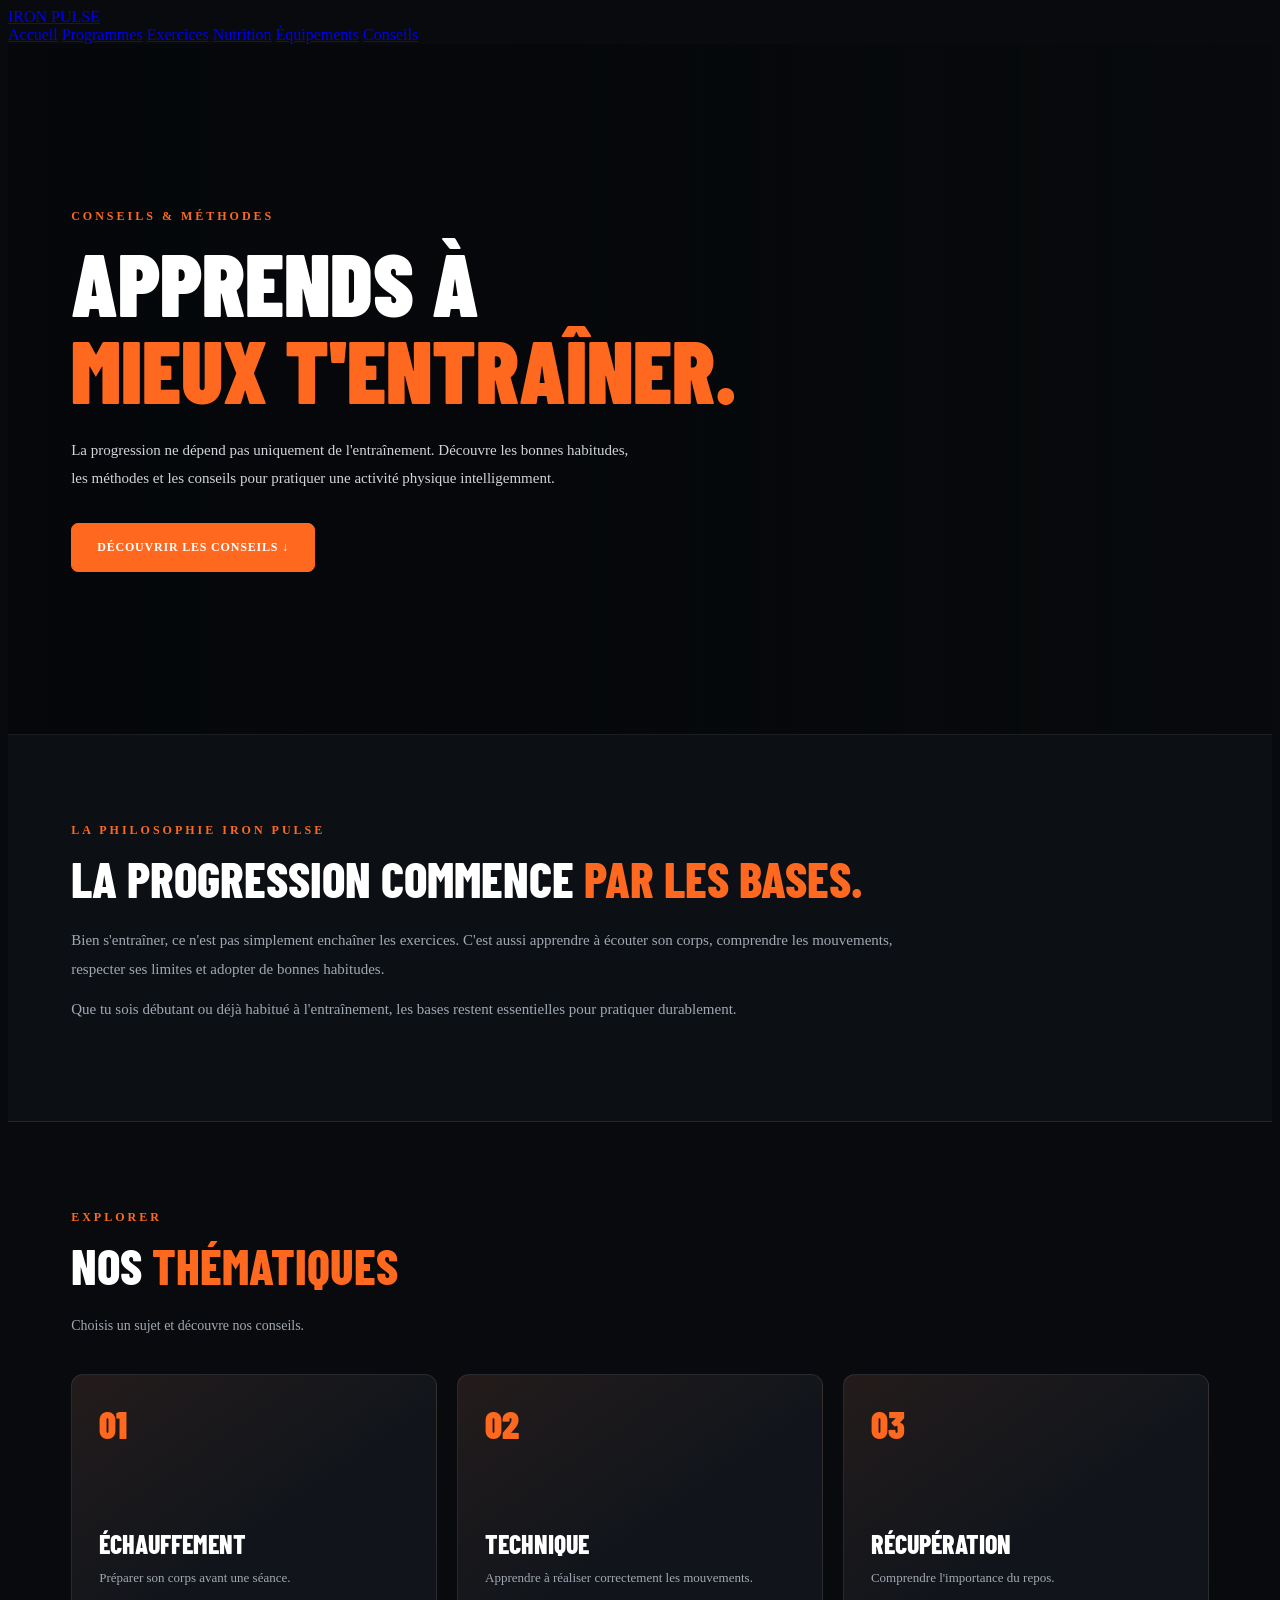
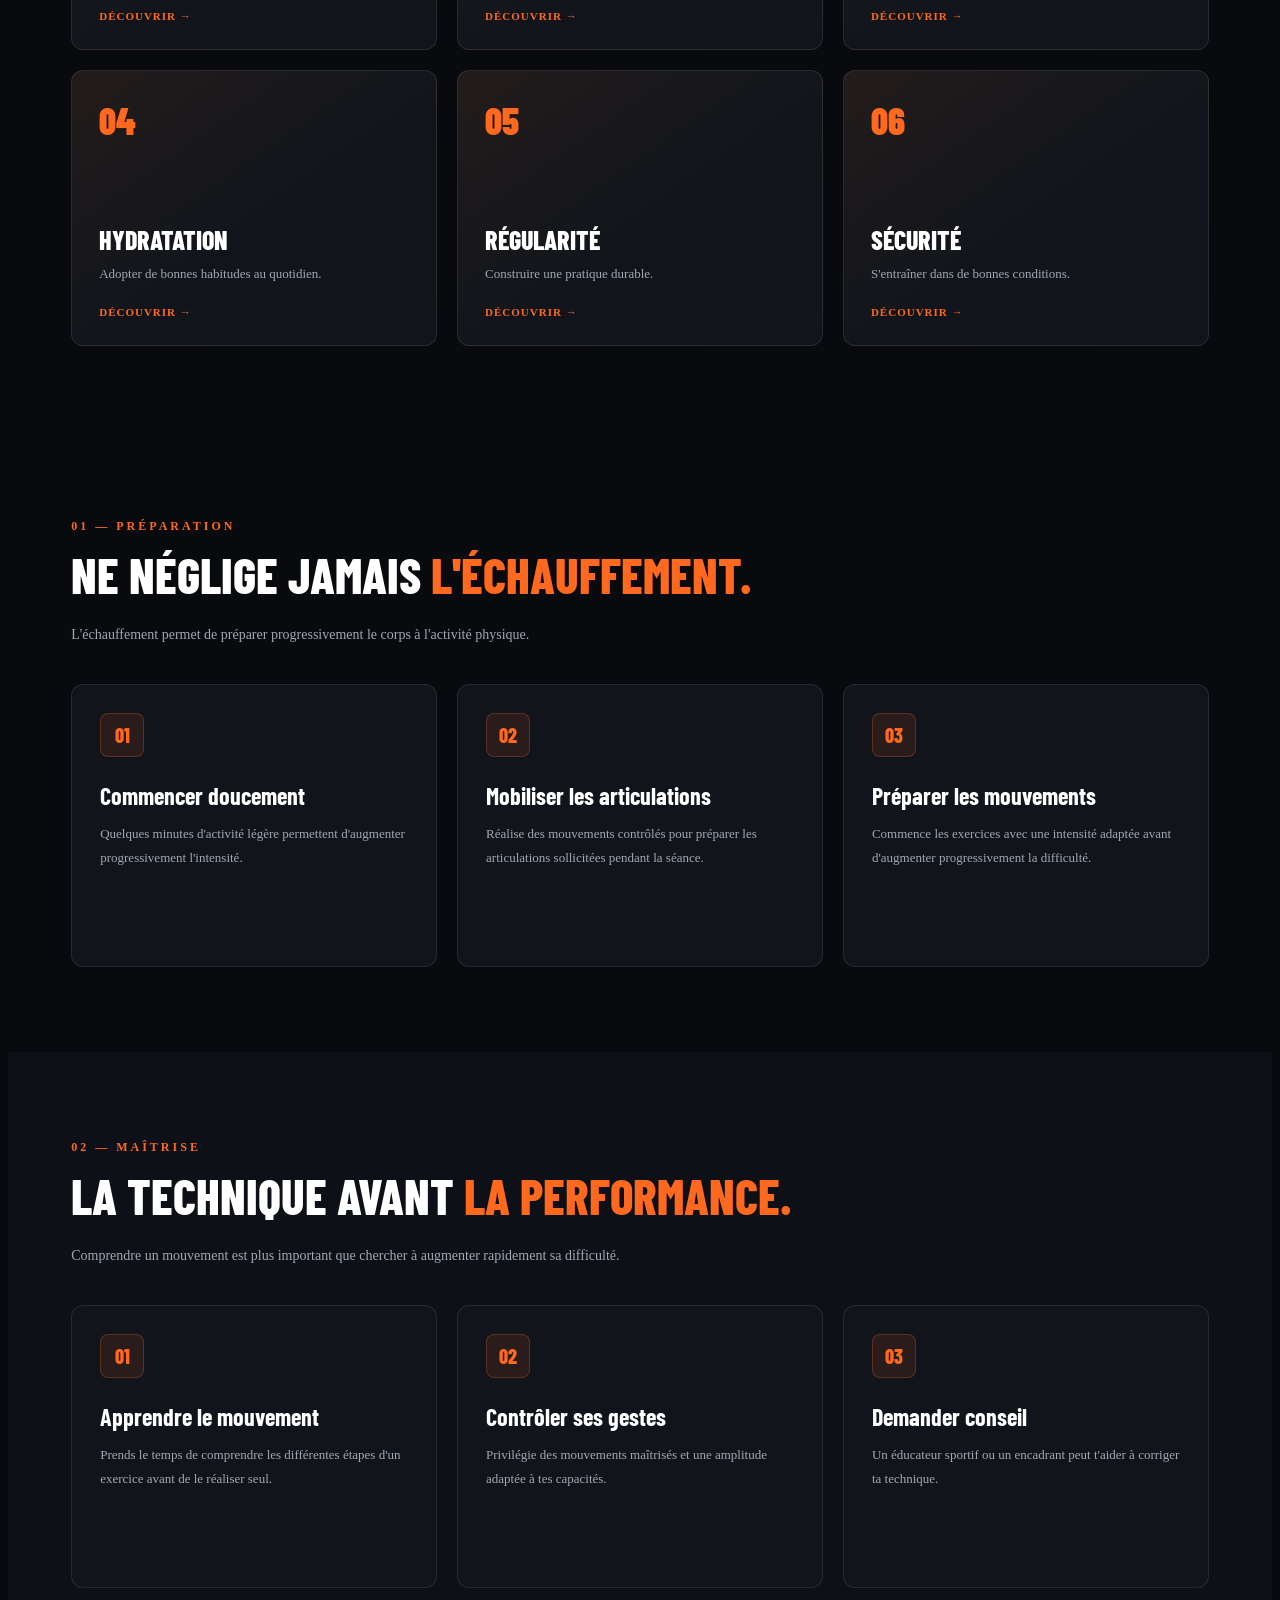
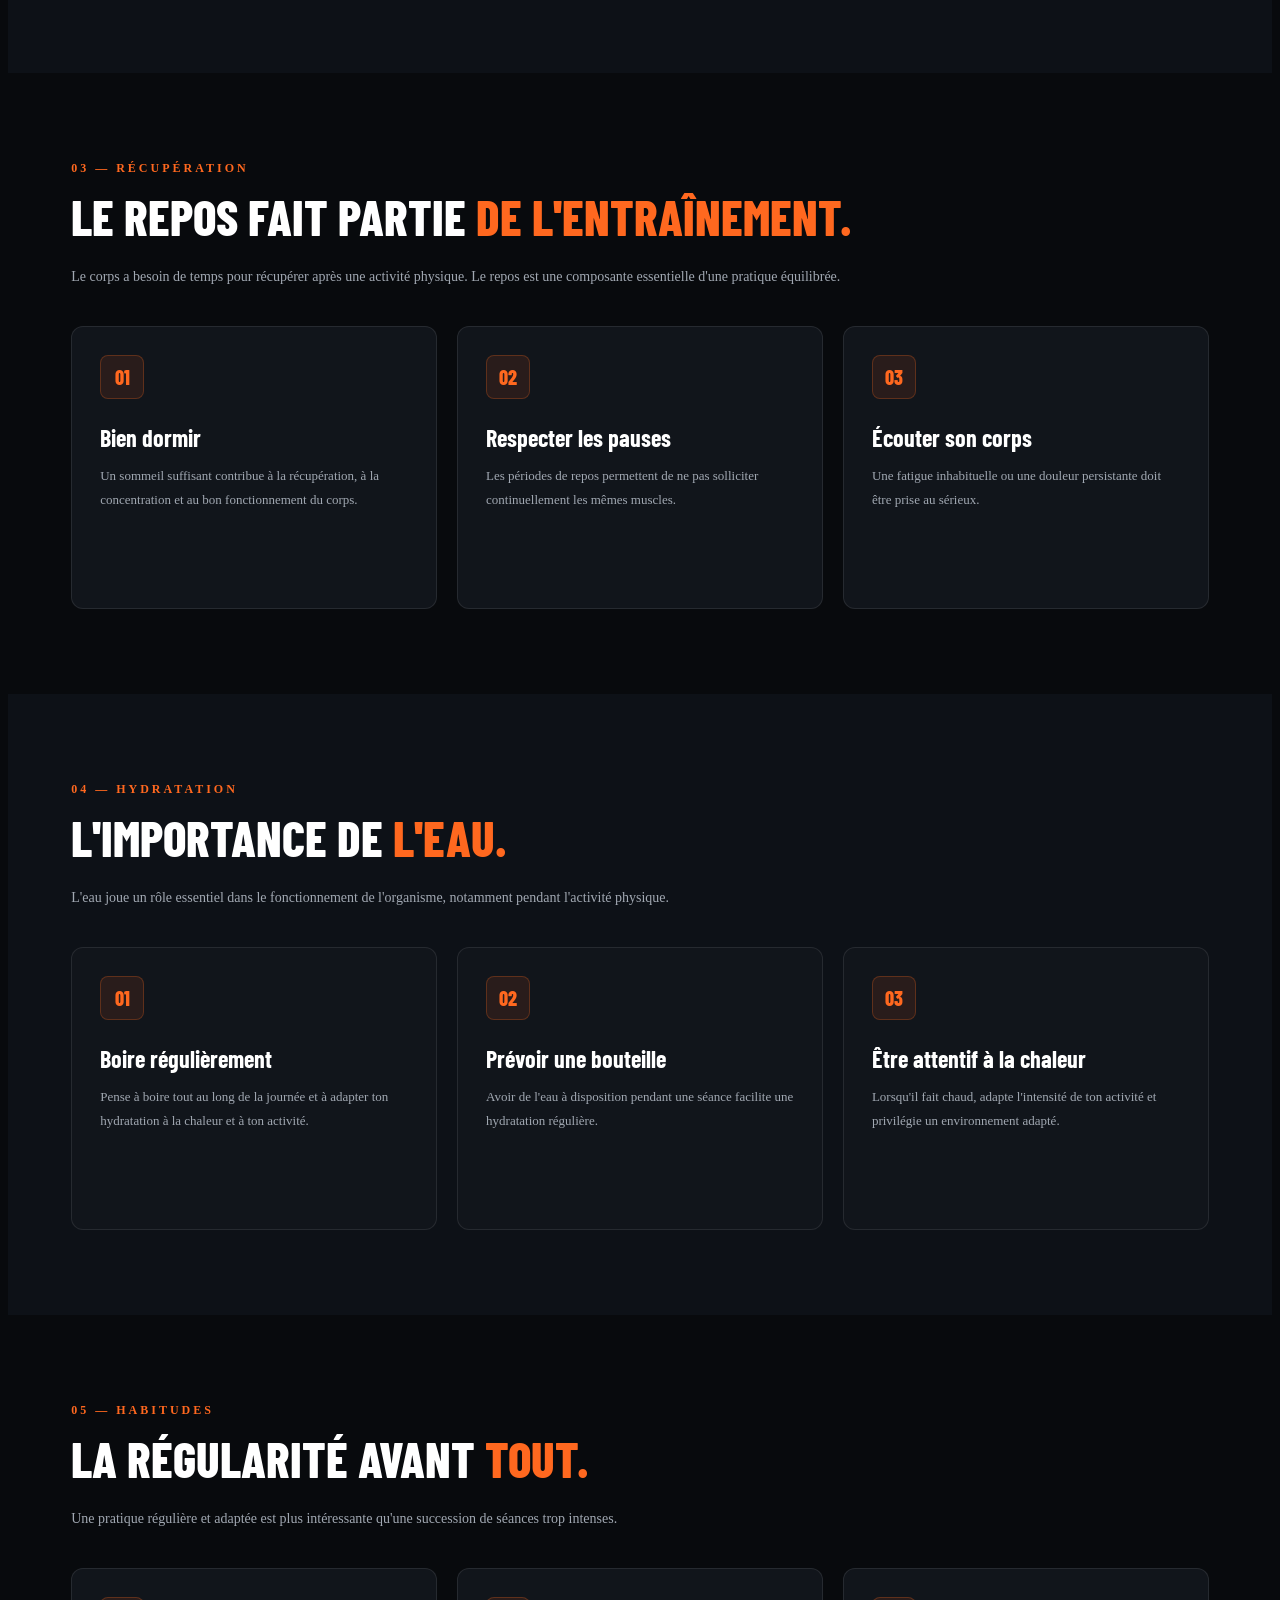
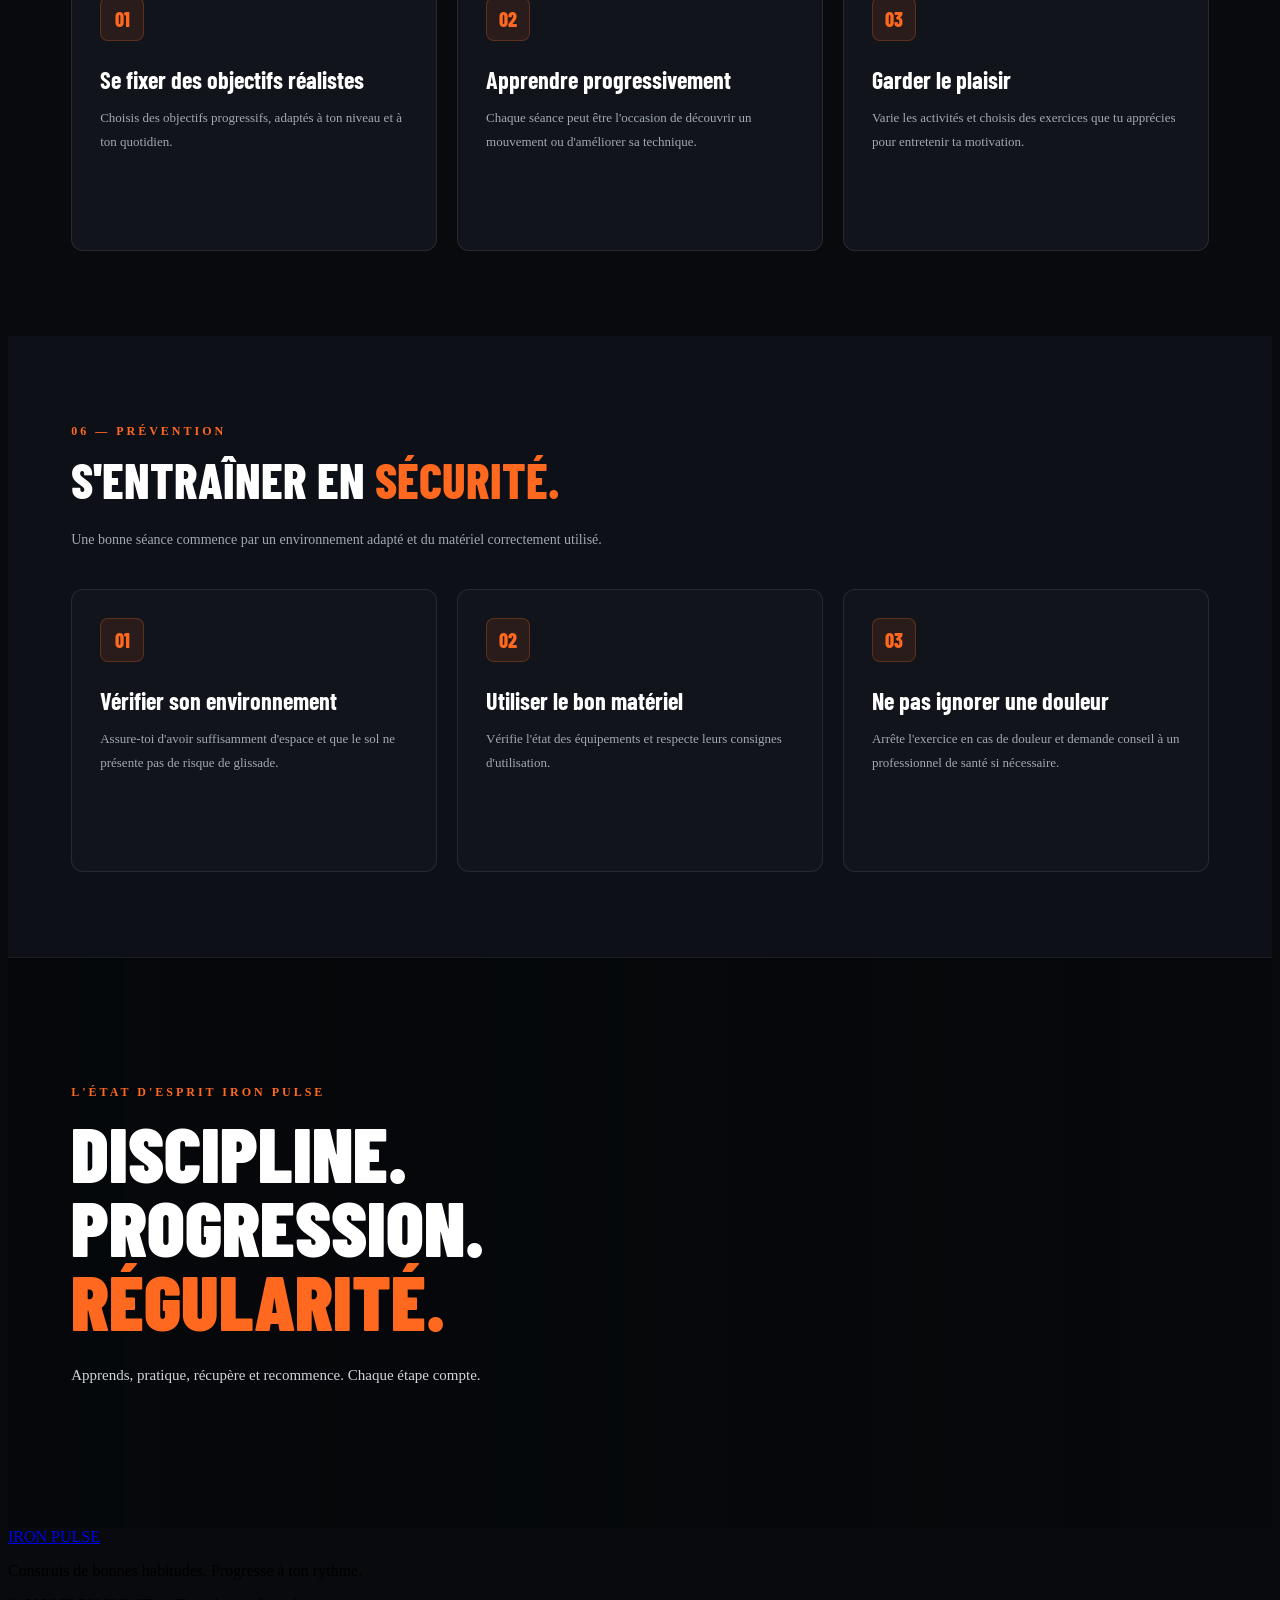
==== pages/conseils.html @ 253bae27 "Add files via upload" ====
<!DOCTYPE html>
<html lang="fr">
<head>
    <meta charset="UTF-8">
    <meta name="viewport" content="width=device-width, initial-scale=1.0">

    <title>Conseils | IRON PULSE</title>
    <meta name="description" content="Retrouve les conseils IRON PULSE pour mieux t'entraîner, récupérer et progresser en toute sécurité.">

    <link rel="stylesheet" href="../style.css">
    <link rel="stylesheet" href="../css/conseils.css">

    <link rel="preconnect" href="https://fonts.googleapis.com">
    <link rel="preconnect" href="https://fonts.gstatic.com" crossorigin>
    <link href="https://fonts.googleapis.com/css2?family=Barlow+Condensed:wght@400;500;600;700;800;900&family=Inter:wght@400;500;600;700;800&display=swap" rel="stylesheet">
</head>

<body>

    <!-- HEADER -->
    <header class="header">
        <div class="container header-container">
            <a href="../index.html" class="logo">IRON <span>PULSE</span></a>

            <nav class="nav">
                <a href="../index.html">Accueil</a>
                <a href="programmes.html">Programmes</a>
                <a href="exercices.html">Exercices</a>
                <a href="nutrition.html">Nutrition</a>
                <a href="equipements.html">Équipements</a>
                <a href="conseils.html" class="active">Conseils</a>
            </nav>
        </div>
    </header>

    <main>

        <!-- HERO -->
        <section class="advice-hero">
            <div class="container">
                <span class="section-tag">CONSEILS & MÉTHODES</span>

                <h1>APPRENDS À<br><span>MIEUX T'ENTRAÎNER.</span></h1>

                <p>
                    La progression ne dépend pas uniquement de l'entraînement.
                    Découvre les bonnes habitudes, les méthodes et les conseils
                    pour pratiquer une activité physique intelligemment.
                </p>

                <a href="#conseils" class="advice-hero-button">
                    DÉCOUVRIR LES CONSEILS ↓
                </a>
            </div>
        </section>

        <!-- INTRODUCTION -->
        <section class="advice-intro section-padding">
            <div class="container">
                <span class="section-tag">LA PHILOSOPHIE IRON PULSE</span>

                <h2>LA PROGRESSION COMMENCE <span>PAR LES BASES.</span></h2>

                <p>
                    Bien s'entraîner, ce n'est pas simplement enchaîner les exercices.
                    C'est aussi apprendre à écouter son corps, comprendre les mouvements,
                    respecter ses limites et adopter de bonnes habitudes.
                </p>

                <p>
                    Que tu sois débutant ou déjà habitué à l'entraînement, les bases
                    restent essentielles pour pratiquer durablement.
                </p>
            </div>
        </section>

        <!-- SOMMAIRE -->
        <section class="advice-categories section-padding" id="conseils">
            <div class="container">

                <div class="section-heading">
                    <span class="section-tag">EXPLORER</span>
                    <h2>NOS <span>THÉMATIQUES</span></h2>
                    <p>Choisis un sujet et découvre nos conseils.</p>
                </div>

                <div class="advice-category-grid">

                    <a href="#echauffement" class="advice-category-card">
                        <span>01</span>
                        <h3>ÉCHAUFFEMENT</h3>
                        <p>Préparer son corps avant une séance.</p>
                        <strong>DÉCOUVRIR →</strong>
                    </a>

                    <a href="#technique" class="advice-category-card">
                        <span>02</span>
                        <h3>TECHNIQUE</h3>
                        <p>Apprendre à réaliser correctement les mouvements.</p>
                        <strong>DÉCOUVRIR →</strong>
                    </a>

                    <a href="#recuperation" class="advice-category-card">
                        <span>03</span>
                        <h3>RÉCUPÉRATION</h3>
                        <p>Comprendre l'importance du repos.</p>
                        <strong>DÉCOUVRIR →</strong>
                    </a>

                    <a href="#hydratation" class="advice-category-card">
                        <span>04</span>
                        <h3>HYDRATATION</h3>
                        <p>Adopter de bonnes habitudes au quotidien.</p>
                        <strong>DÉCOUVRIR →</strong>
                    </a>

                    <a href="#regularite" class="advice-category-card">
                        <span>05</span>
                        <h3>RÉGULARITÉ</h3>
                        <p>Construire une pratique durable.</p>
                        <strong>DÉCOUVRIR →</strong>
                    </a>

                    <a href="#securite" class="advice-category-card">
                        <span>06</span>
                        <h3>SÉCURITÉ</h3>
                        <p>S'entraîner dans de bonnes conditions.</p>
                        <strong>DÉCOUVRIR →</strong>
                    </a>

                </div>
            </div>
        </section>

        <!-- ÉCHAUFFEMENT -->
        <section class="advice-section section-padding" id="echauffement">
            <div class="container">
                <div class="advice-section-heading">
                    <span class="section-tag">01 — PRÉPARATION</span>
                    <h2>NE NÉGLIGE JAMAIS <span>L'ÉCHAUFFEMENT.</span></h2>
                    <p>
                        L'échauffement permet de préparer progressivement le corps
                        à l'activité physique.
                    </p>
                </div>

                <div class="advice-feature-grid">
                    <article class="advice-feature-card">
                        <span class="advice-number">01</span>
                        <h3>Commencer doucement</h3>
                        <p>
                            Quelques minutes d'activité légère permettent
                            d'augmenter progressivement l'intensité.
                        </p>
                    </article>

                    <article class="advice-feature-card">
                        <span class="advice-number">02</span>
                        <h3>Mobiliser les articulations</h3>
                        <p>
                            Réalise des mouvements contrôlés pour préparer
                            les articulations sollicitées pendant la séance.
                        </p>
                    </article>

                    <article class="advice-feature-card">
                        <span class="advice-number">03</span>
                        <h3>Préparer les mouvements</h3>
                        <p>
                            Commence les exercices avec une intensité adaptée
                            avant d'augmenter progressivement la difficulté.
                        </p>
                    </article>
                </div>
            </div>
        </section>

        <!-- TECHNIQUE -->
        <section class="advice-section advice-section-alt section-padding" id="technique">
            <div class="container">
                <div class="advice-section-heading">
                    <span class="section-tag">02 — MAÎTRISE</span>
                    <h2>LA TECHNIQUE AVANT <span>LA PERFORMANCE.</span></h2>
                    <p>
                        Comprendre un mouvement est plus important que chercher
                        à augmenter rapidement sa difficulté.
                    </p>
                </div>

                <div class="advice-feature-grid">
                    <article class="advice-feature-card">
                        <span class="advice-number">01</span>
                        <h3>Apprendre le mouvement</h3>
                        <p>
                            Prends le temps de comprendre les différentes étapes
                            d'un exercice avant de le réaliser seul.
                        </p>
                    </article>

                    <article class="advice-feature-card">
                        <span class="advice-number">02</span>
                        <h3>Contrôler ses gestes</h3>
                        <p>
                            Privilégie des mouvements maîtrisés et une amplitude
                            adaptée à tes capacités.
                        </p>
                    </article>

                    <article class="advice-feature-card">
                        <span class="advice-number">03</span>
                        <h3>Demander conseil</h3>
                        <p>
                            Un éducateur sportif ou un encadrant peut t'aider
                            à corriger ta technique.
                        </p>
                    </article>
                </div>
            </div>
        </section>

        <!-- RÉCUPÉRATION -->
        <section class="advice-section section-padding" id="recuperation">
            <div class="container">
                <div class="advice-section-heading">
                    <span class="section-tag">03 — RÉCUPÉRATION</span>
                    <h2>LE REPOS FAIT PARTIE <span>DE L'ENTRAÎNEMENT.</span></h2>
                    <p>
                        Le corps a besoin de temps pour récupérer après une activité
                        physique. Le repos est une composante essentielle d'une pratique équilibrée.
                    </p>
                </div>

                <div class="advice-feature-grid">
                    <article class="advice-feature-card">
                        <span class="advice-number">01</span>
                        <h3>Bien dormir</h3>
                        <p>
                            Un sommeil suffisant contribue à la récupération,
                            à la concentration et au bon fonctionnement du corps.
                        </p>
                    </article>

                    <article class="advice-feature-card">
                        <span class="advice-number">02</span>
                        <h3>Respecter les pauses</h3>
                        <p>
                            Les périodes de repos permettent de ne pas solliciter
                            continuellement les mêmes muscles.
                        </p>
                    </article>

                    <article class="advice-feature-card">
                        <span class="advice-number">03</span>
                        <h3>Écouter son corps</h3>
                        <p>
                            Une fatigue inhabituelle ou une douleur persistante
                            doit être prise au sérieux.
                        </p>
                    </article>
                </div>
            </div>
        </section>

        <!-- HYDRATATION -->
        <section class="advice-section advice-section-alt section-padding" id="hydratation">
            <div class="container">
                <div class="advice-section-heading">
                    <span class="section-tag">04 — HYDRATATION</span>
                    <h2>L'IMPORTANCE DE <span>L'EAU.</span></h2>
                    <p>
                        L'eau joue un rôle essentiel dans le fonctionnement
                        de l'organisme, notamment pendant l'activité physique.
                    </p>
                </div>

                <div class="advice-feature-grid">
                    <article class="advice-feature-card">
                        <span class="advice-number">01</span>
                        <h3>Boire régulièrement</h3>
                        <p>
                            Pense à boire tout au long de la journée et à adapter
                            ton hydratation à la chaleur et à ton activité.
                        </p>
                    </article>

                    <article class="advice-feature-card">
                        <span class="advice-number">02</span>
                        <h3>Prévoir une bouteille</h3>
                        <p>
                            Avoir de l'eau à disposition pendant une séance
                            facilite une hydratation régulière.
                        </p>
                    </article>

                    <article class="advice-feature-card">
                        <span class="advice-number">03</span>
                        <h3>Être attentif à la chaleur</h3>
                        <p>
                            Lorsqu'il fait chaud, adapte l'intensité de ton activité
                            et privilégie un environnement adapté.
                        </p>
                    </article>
                </div>
            </div>
        </section>

        <!-- RÉGULARITÉ -->
        <section class="advice-section section-padding" id="regularite">
            <div class="container">
                <div class="advice-section-heading">
                    <span class="section-tag">05 — HABITUDES</span>
                    <h2>LA RÉGULARITÉ AVANT <span>TOUT.</span></h2>
                    <p>
                        Une pratique régulière et adaptée est plus intéressante
                        qu'une succession de séances trop intenses.
                    </p>
                </div>

                <div class="advice-feature-grid">
                    <article class="advice-feature-card">
                        <span class="advice-number">01</span>
                        <h3>Se fixer des objectifs réalistes</h3>
                        <p>
                            Choisis des objectifs progressifs, adaptés à ton niveau
                            et à ton quotidien.
                        </p>
                    </article>

                    <article class="advice-feature-card">
                        <span class="advice-number">02</span>
                        <h3>Apprendre progressivement</h3>
                        <p>
                            Chaque séance peut être l'occasion de découvrir
                            un mouvement ou d'améliorer sa technique.
                        </p>
                    </article>

                    <article class="advice-feature-card">
                        <span class="advice-number">03</span>
                        <h3>Garder le plaisir</h3>
                        <p>
                            Varie les activités et choisis des exercices
                            que tu apprécies pour entretenir ta motivation.
                        </p>
                    </article>
                </div>
            </div>
        </section>

        <!-- SÉCURITÉ -->
        <section class="advice-section advice-section-alt section-padding" id="securite">
            <div class="container">
                <div class="advice-section-heading">
                    <span class="section-tag">06 — PRÉVENTION</span>
                    <h2>S'ENTRAÎNER EN <span>SÉCURITÉ.</span></h2>
                    <p>
                        Une bonne séance commence par un environnement adapté
                        et du matériel correctement utilisé.
                    </p>
                </div>

                <div class="advice-feature-grid">
                    <article class="advice-feature-card">
                        <span class="advice-number">01</span>
                        <h3>Vérifier son environnement</h3>
                        <p>
                            Assure-toi d'avoir suffisamment d'espace et que
                            le sol ne présente pas de risque de glissade.
                        </p>
                    </article>

                    <article class="advice-feature-card">
                        <span class="advice-number">02</span>
                        <h3>Utiliser le bon matériel</h3>
                        <p>
                            Vérifie l'état des équipements et respecte
                            leurs consignes d'utilisation.
                        </p>
                    </article>

                    <article class="advice-feature-card">
                        <span class="advice-number">03</span>
                        <h3>Ne pas ignorer une douleur</h3>
                        <p>
                            Arrête l'exercice en cas de douleur et demande
                            conseil à un professionnel de santé si nécessaire.
                        </p>
                    </article>
                </div>
            </div>
        </section>

        <!-- CITATION -->
        <section class="advice-quote section-padding">
            <div class="container">
                <span class="section-tag">L'ÉTAT D'ESPRIT IRON PULSE</span>

                <h2>DISCIPLINE.<br>PROGRESSION.<br><span>RÉGULARITÉ.</span></h2>

                <p>
                    Apprends, pratique, récupère et recommence.
                    Chaque étape compte.
                </p>
            </div>
        </section>

    </main>

    <!-- FOOTER -->
    <footer class="footer">
        <div class="container">
            <a href="../index.html" class="logo">IRON <span>PULSE</span></a>

            <p>Construis de bonnes habitudes. Progresse à ton rythme.</p>

            <p class="footer-copy">© 2026 IRON PULSE — Tous droits réservés.</p>
        </div>
    </footer>

    <script src="../script.js"></script>
    <script src="../js/conseils.js"></script>

</body>
</html>
---- css/conseils.css ----
/* =====================================================
   IRON PULSE — CONSEILS
   Design premium / Dark / Orange
===================================================== */

:root {
    --ad-orange: #ff681f;
    --ad-bg: #080a0d;
    --ad-card: #11151b;
    --ad-border: rgba(255,255,255,.09);
    --ad-text: #f5f5f5;
    --ad-muted: #a1a8b2;
}

/* BASE */

body {
    background: var(--ad-bg);
}

.advice-hero,
.advice-intro,
.advice-categories,
.advice-section,
.advice-quote {
    position: relative;
    overflow: hidden;
}

.advice-hero .container,
.advice-intro .container,
.advice-categories .container,
.advice-section .container,
.advice-quote .container {
    width: min(1200px, 90%);
    margin: auto;
}

.section-padding {
    padding: 85px 0;
}

.section-tag {
    display: inline-block;
    color: var(--ad-orange);
    font-size: 12px;
    font-weight: 800;
    letter-spacing: 3px;
    text-transform: uppercase;
    margin-bottom: 15px;
}

/* HERO */

.advice-hero {
    min-height: 490px;
    display: flex;
    align-items: center;
    padding: 100px 0;
    background:
        linear-gradient(90deg, rgba(5,7,10,.98) 0%, rgba(5,7,10,.86) 45%, rgba(5,7,10,.2) 100%),
        url("https://images.unsplash.com/photo-1534438327276-14e5300c3a48?auto=format&fit=crop&w=1800&q=85")
        center 48% / cover no-repeat;
    border-bottom: 1px solid var(--ad-border);
}

.advice-hero .container {
    position: relative;
    z-index: 2;
}

.advice-hero h1 {
    max-width: 850px;
    color: white;
    font-family: "Barlow Condensed", sans-serif;
    font-size: clamp(50px, 7vw, 88px);
    font-weight: 900;
    line-height: .98;
    text-transform: uppercase;
    margin: 0 0 24px;
}

.advice-hero h1 span,
.advice-intro h2 span,
.section-heading h2 span,
.advice-section-heading h2 span,
.advice-quote h2 span {
    color: var(--ad-orange);
}

.advice-hero p {
    max-width: 560px;
    color: #d1d4d8;
    font-size: 15px;
    line-height: 1.9;
    margin-bottom: 30px;
}

.advice-hero-button {
    display: inline-flex;
    align-items: center;
    justify-content: center;
    padding: 16px 25px;
    color: white;
    background: var(--ad-orange);
    border: 1px solid var(--ad-orange);
    border-radius: 7px;
    text-decoration: none;
    font-size: 12px;
    font-weight: 800;
    letter-spacing: .8px;
    transition: .25s ease;
}

.advice-hero-button:hover {
    background: transparent;
    color: var(--ad-orange);
    transform: translateY(-3px);
}

/* INTRODUCTION */

.advice-intro {
    background: #0c1015;
    border-bottom: 1px solid var(--ad-border);
}

.advice-intro h2,
.section-heading h2,
.advice-section-heading h2 {
    color: white;
    font-family: "Barlow Condensed", sans-serif;
    font-size: clamp(34px, 4vw, 49px);
    font-weight: 800;
    line-height: 1.05;
    text-transform: uppercase;
    margin: 0 0 22px;
}

.advice-intro p {
    max-width: 850px;
    color: var(--ad-muted);
    font-size: 15px;
    line-height: 1.9;
    margin: 12px 0;
}

/* CATÉGORIES */

.advice-categories {
    background: var(--ad-bg);
}

.section-heading {
    margin-bottom: 35px;
}

.section-heading p {
    color: var(--ad-muted);
    font-size: 14px;
    line-height: 1.8;
    margin-top: 10px;
}

.advice-category-grid {
    display: grid;
    grid-template-columns: repeat(3, 1fr);
    gap: 20px;
}

.advice-category-card {
    min-height: 220px;
    display: flex;
    flex-direction: column;
    align-items: flex-start;
    padding: 27px;
    color: white;
    text-decoration: none;
    background:
        linear-gradient(145deg, rgba(255,104,31,.08), transparent 55%),
        var(--ad-card);
    border: 1px solid var(--ad-border);
    border-radius: 12px;
    transition: .3s ease;
}

.advice-category-card:hover {
    transform: translateY(-6px);
    border-color: var(--ad-orange);
    background-color: #191e25;
}

.advice-category-card > span {
    color: var(--ad-orange);
    font-family: "Barlow Condensed", sans-serif;
    font-size: 37px;
    font-weight: 900;
    margin-bottom: auto;
}

.advice-category-card h3 {
    color: white;
    font-family: "Barlow Condensed", sans-serif;
    font-size: 26px;
    font-weight: 800;
    margin: 15px 0 8px;
}

.advice-category-card p {
    color: var(--ad-muted);
    font-size: 13px;
    line-height: 1.7;
    margin: 0 0 20px;
}

.advice-category-card strong {
    color: var(--ad-orange);
    font-size: 11px;
    letter-spacing: 1px;
}

/* SECTIONS CONSEILS */

.advice-section {
    background: var(--ad-bg);
}

.advice-section-alt {
    background: #0d1117;
}

.advice-section-heading {
    max-width: 800px;
    margin-bottom: 35px;
}

.advice-section-heading p {
    color: var(--ad-muted);
    font-size: 14px;
    line-height: 1.9;
    margin-top: 10px;
}

/* CARTES */

.advice-feature-grid {
    display: grid;
    grid-template-columns: repeat(3, 1fr);
    gap: 20px;
}

.advice-feature-card {
    position: relative;
    min-height: 225px;
    padding: 28px;
    overflow: hidden;
    background: var(--ad-card);
    border: 1px solid var(--ad-border);
    border-radius: 12px;
    transition: .3s ease;
}

.advice-feature-card:hover {
    transform: translateY(-5px);
    border-color: rgba(255,104,31,.65);
}

.advice-number {
    display: inline-flex;
    align-items: center;
    justify-content: center;
    width: 42px;
    height: 42px;
    color: var(--ad-orange);
    background: rgba(255,104,31,.1);
    border: 1px solid rgba(255,104,31,.25);
    border-radius: 8px;
    font-family: "Barlow Condensed", sans-serif;
    font-size: 20px;
    font-weight: 800;
    margin-bottom: 25px;
}

.advice-feature-card h3 {
    color: white;
    font-family: "Barlow Condensed", sans-serif;
    font-size: 24px;
    font-weight: 700;
    line-height: 1.15;
    margin: 0 0 13px;
}

.advice-feature-card p {
    color: var(--ad-muted);
    font-size: 13px;
    line-height: 1.85;
    margin: 0;
}

/* CITATION FINALE */

.advice-quote {
    min-height: 400px;
    display: flex;
    align-items: center;
    padding: 85px 0;
    background:
        linear-gradient(90deg, rgba(5,7,10,.97), rgba(5,7,10,.65)),
        url("https://images.unsplash.com/photo-1517836357463-d25dfeac3438?auto=format&fit=crop&w=1800&q=85")
        center / cover no-repeat;
    border-top: 1px solid var(--ad-border);
}

.advice-quote h2 {
    color: white;
    font-family: "Barlow Condensed", sans-serif;
    font-size: clamp(48px, 7vw, 78px);
    font-weight: 900;
    line-height: .95;
    margin: 0 0 25px;
}

.advice-quote p {
    color: #d1d4d8;
    font-size: 15px;
    line-height: 1.8;
}

/* RESPONSIVE TABLETTE */

@media (max-width: 950px) {
    .advice-category-grid {
        grid-template-columns: repeat(2, 1fr);
    }

    .advice-feature-grid {
        grid-template-columns: repeat(2, 1fr);
    }
}

/* RESPONSIVE MOBILE */

@media (max-width: 600px) {
    .section-padding {
        padding: 60px 0;
    }

    .advice-hero {
        min-height: 420px;
        padding: 75px 0;
        background-position: 60% center;
    }

    .advice-hero h1 {
        font-size: 48px;
    }

    .advice-hero p {
        font-size: 14px;
    }

    .advice-category-grid,
    .advice-feature-grid {
        grid-template-columns: 1fr;
    }

    .advice-category-card {
        min-height: 185px;
    }

    .advice-feature-card {
        min-height: auto;
    }

    .advice-intro h2,
    .section-heading h2,
    .advice-section-heading h2 {
        font-size: 35px;
    }

    .advice-quote {
        min-height: 330px;
        background-position: 60% center;
    }

    .advice-quote h2 {
        font-size: 49px;
    }
}
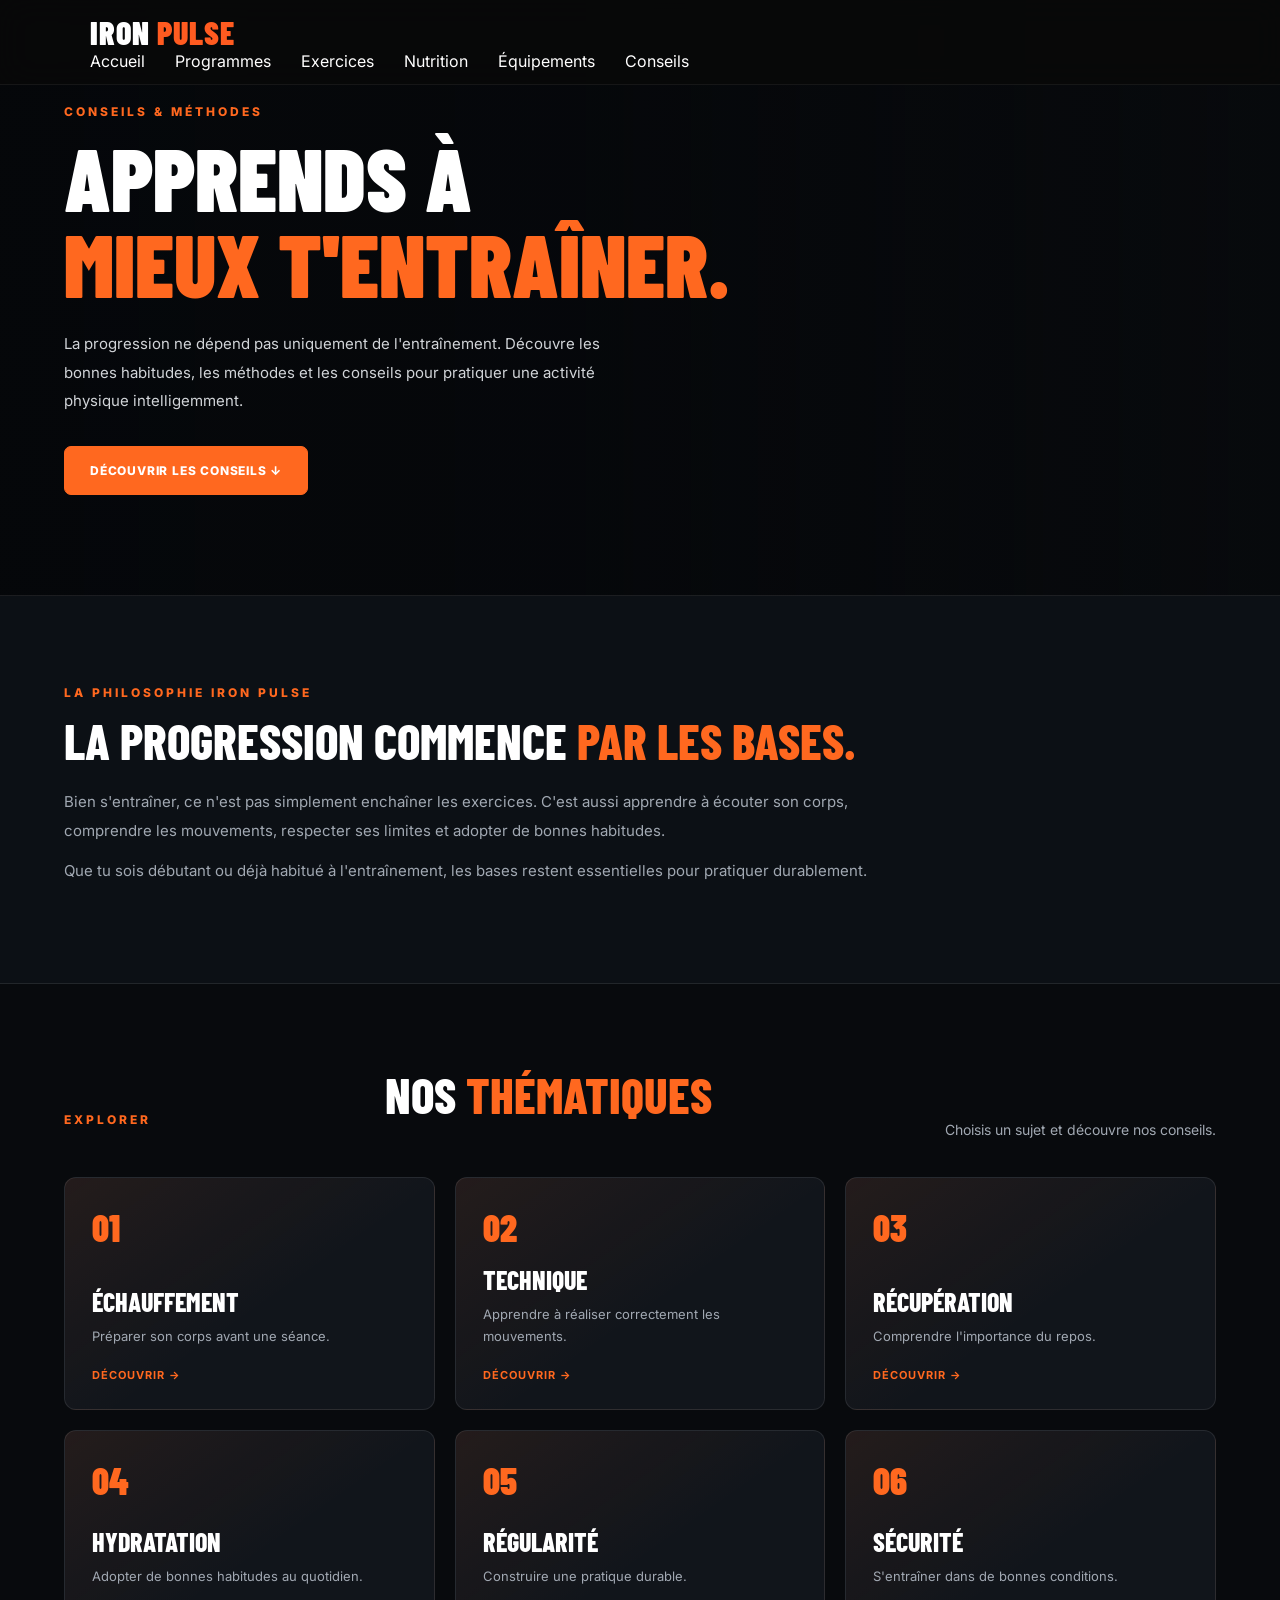
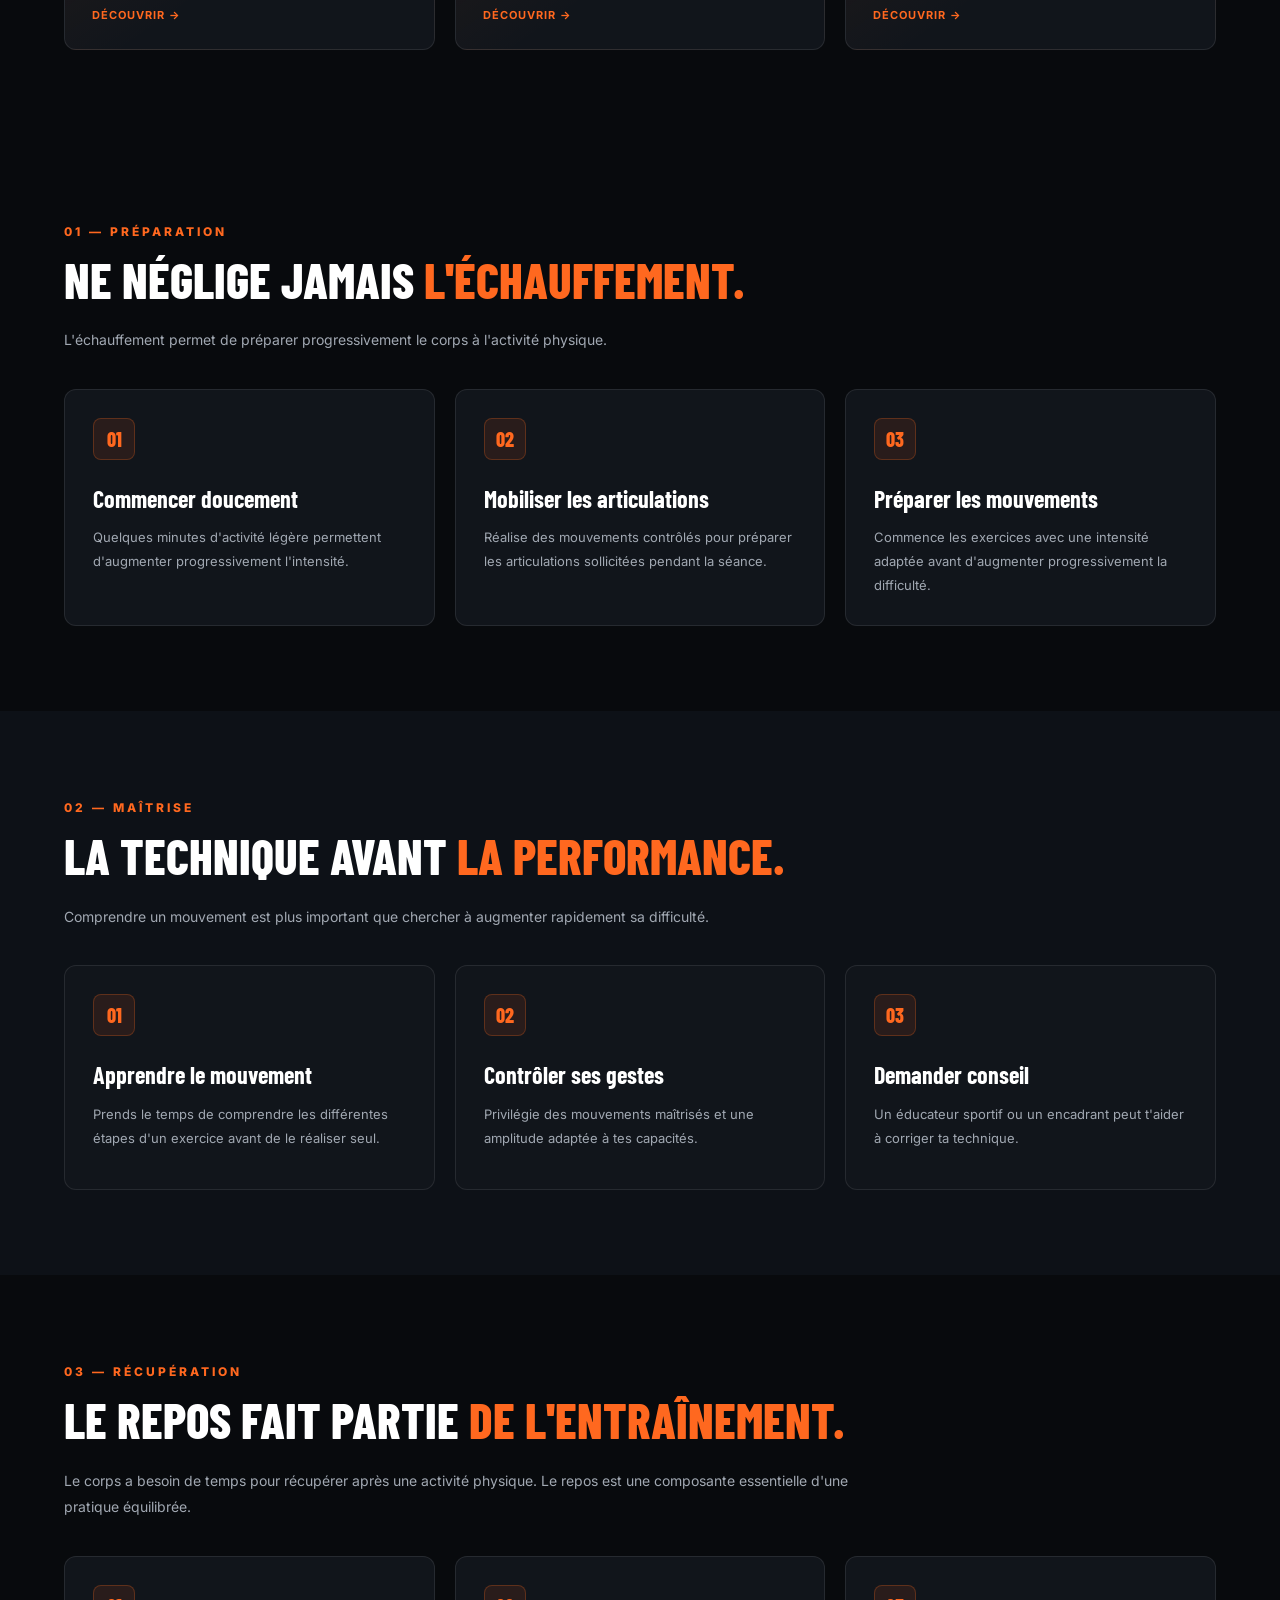
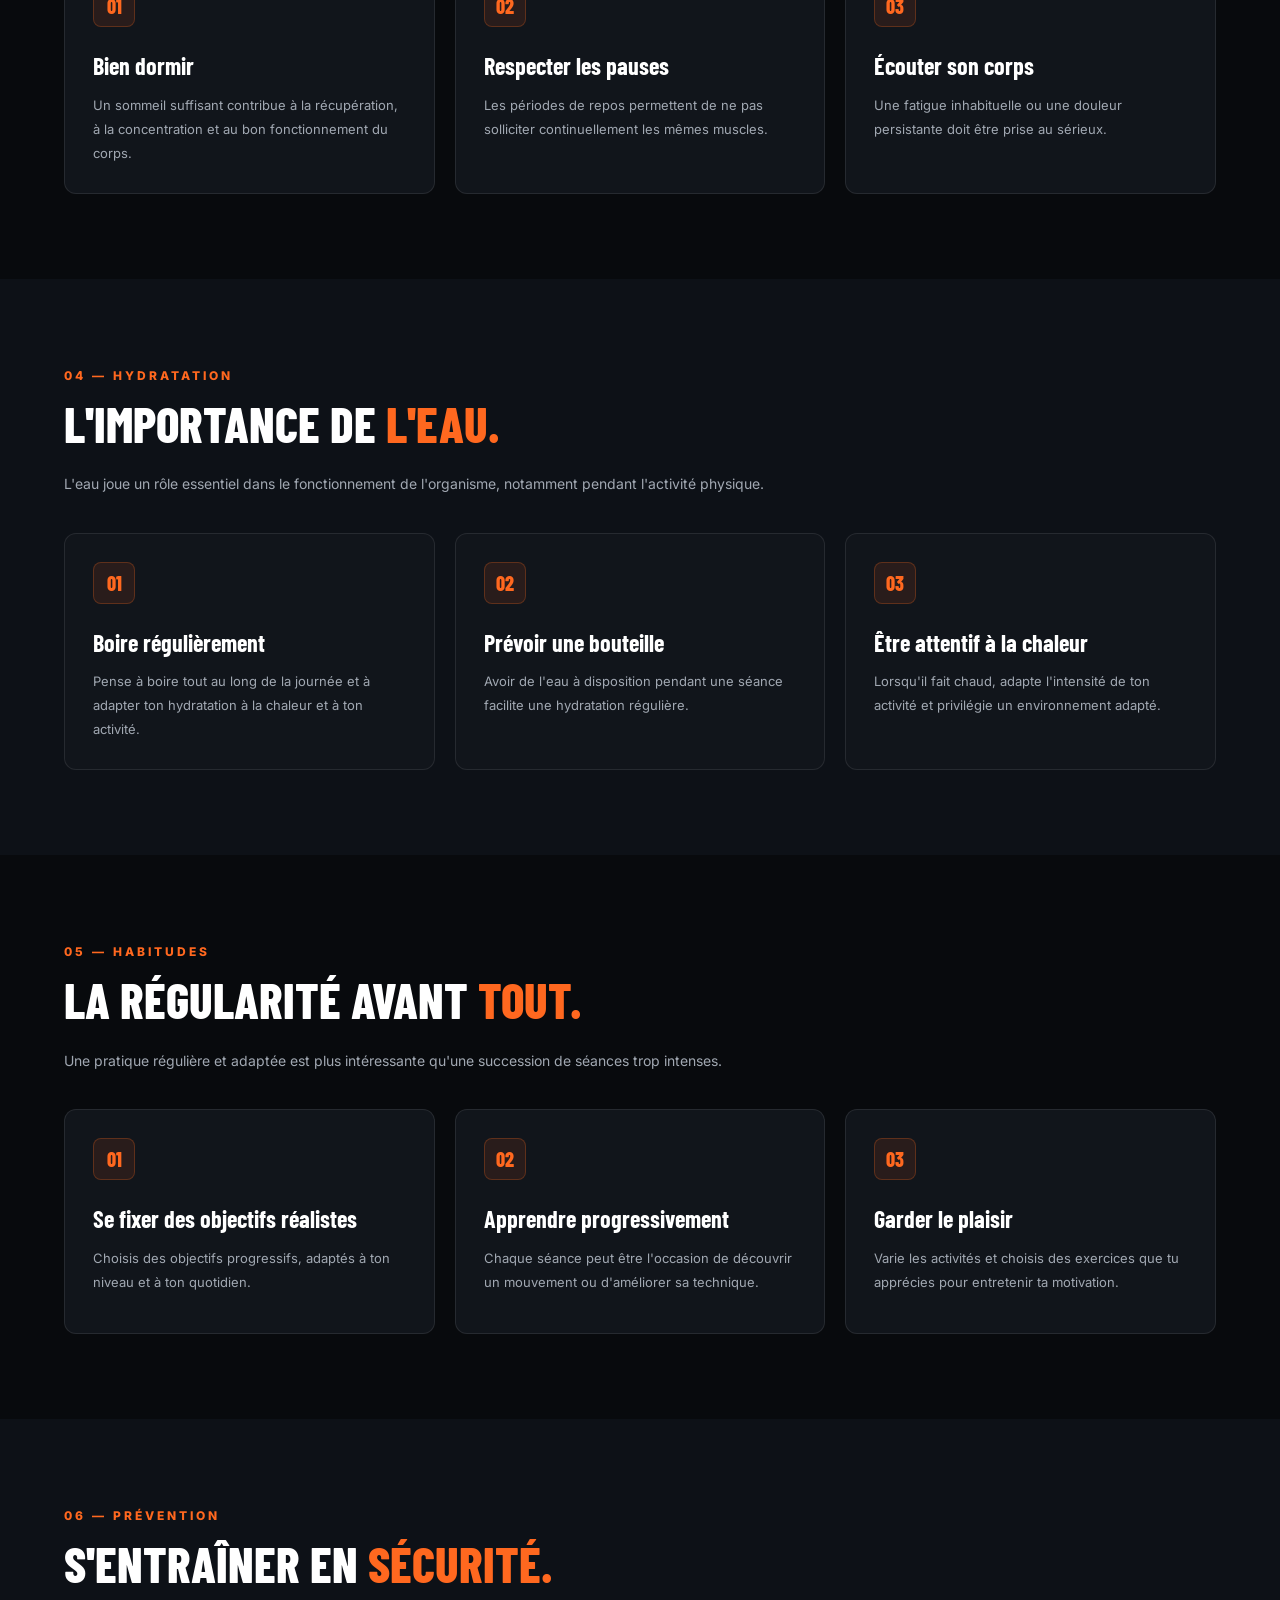
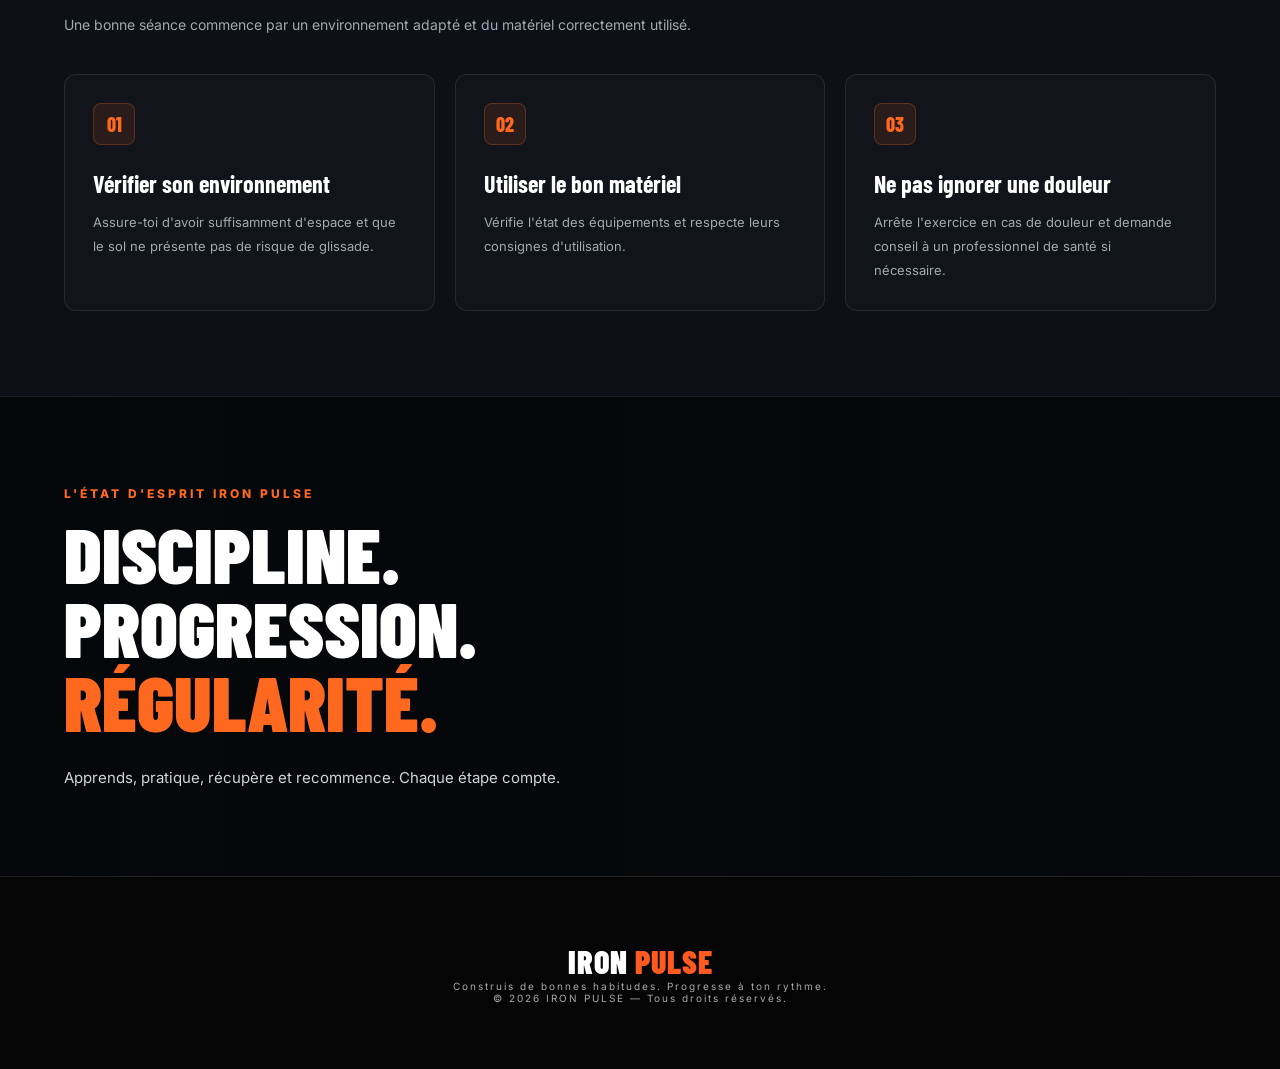
==== commit 1758a34a: "Add files via upload" ====
--- a/pages/conseils.html
+++ b/pages/conseils.html
@@ -14,6 +14,10 @@
     <link rel="preconnect" href="https://fonts.googleapis.com">
     <link rel="preconnect" href="https://fonts.gstatic.com" crossorigin>
     <link href="https://fonts.googleapis.com/css2?family=Barlow+Condensed:wght@400;500;600;700;800;900&family=Inter:wght@400;500;600;700;800&display=swap" rel="stylesheet">
+
+    <!-- CONFIGURATION PWA -->
+<link rel="manifest" href="../manifest.json">
+<meta name="theme-color" content="#ff681f">
 </head>
 
 <body>
--- a/style.css
+++ b/style.css
@@ -0,0 +1,753 @@
+
+/* =========================================
+   IRON PULSE - DESIGN PRINCIPAL
+========================================= */
+
+:root {
+    --background: #090909;
+    --surface: #121212;
+    --surface-light: #1b1b1b;
+    --orange: #ff5b20;
+    --white: #ffffff;
+    --gray: #a2a2a2;
+    --font-title: 'Barlow Condensed', sans-serif;
+    --font-body: 'Inter', sans-serif;
+}
+
+* {
+    margin: 0;
+    padding: 0;
+    box-sizing: border-box;
+}
+
+html {
+    scroll-behavior: smooth;
+    scroll-padding-top: 90px;
+}
+
+body {
+    background: var(--background);
+    color: var(--white);
+    font-family: var(--font-body);
+    overflow-x: hidden;
+}
+
+a {
+    color: inherit;
+    text-decoration: none;
+}
+
+img {
+    display: block;
+    width: 100%;
+}
+
+button {
+    font: inherit;
+}
+
+
+/* NAVIGATION */
+
+.header {
+    height: 85px;
+    width: 100%;
+    padding: 0 7%;
+    position: fixed;
+    top: 0;
+    left: 0;
+    z-index: 1000;
+    display: flex;
+    align-items: center;
+    justify-content: space-between;
+    background: rgba(9, 9, 9, 0.86);
+    backdrop-filter: blur(15px);
+    border-bottom: 1px solid rgba(255,255,255,0.06);
+}
+
+.logo {
+    font-family: var(--font-title);
+    font-size: 32px;
+    font-weight: 900;
+    letter-spacing: 1px;
+}
+
+.logo span {
+    color: var(--orange);
+}
+
+.logo i {
+    color: var(--white);
+    font-style: normal;
+}
+
+.nav {
+    display: flex;
+    align-items: center;
+    gap: 30px;
+}
+
+.nav-link {
+    font-size: 12px;
+    color: #c5c5c5;
+    font-weight: 600;
+    transition: 0.3s;
+}
+
+.nav-link:hover,
+.nav-link.active {
+    color: var(--orange);
+}
+
+.header-button {
+    border: 1px solid var(--orange);
+    padding: 13px 20px;
+    font-size: 11px;
+    font-weight: 800;
+    letter-spacing: 1px;
+    transition: 0.3s;
+}
+
+.header-button span {
+    color: var(--orange);
+    margin-left: 8px;
+}
+
+.header-button:hover {
+    background: var(--orange);
+}
+
+.header-button:hover span {
+    color: white;
+}
+
+.menu-toggle {
+    display: none;
+    background: none;
+    border: none;
+    cursor: pointer;
+}
+
+.menu-toggle span {
+    display: block;
+    width: 26px;
+    height: 2px;
+    background: white;
+    margin: 6px;
+    transition: 0.3s;
+}
+
+
+/* ACCUEIL */
+
+.hero {
+    min-height: 850px;
+    height: 100vh;
+    position: relative;
+    display: flex;
+    align-items: center;
+    padding: 120px 10% 80px;
+    overflow: hidden;
+}
+
+.hero-video {
+    position: absolute;
+    inset: 0;
+    width: 100%;
+    height: 100%;
+    object-fit: cover;
+    z-index: 0;
+}
+
+.hero-overlay {
+    position: absolute;
+    inset: 0;
+    z-index: 1;
+    background:
+        linear-gradient(90deg, rgba(0,0,0,.95), rgba(0,0,0,.48) 65%, rgba(0,0,0,.2)),
+        linear-gradient(0deg, #090909, transparent 35%);
+}
+
+.hero-content {
+    position: relative;
+    z-index: 2;
+    max-width: 850px;
+    animation: heroEnter 1s ease both;
+}
+
+.hero-label,
+.section-label {
+    color: var(--orange);
+    font-size: 11px;
+    font-weight: 800;
+    letter-spacing: 3px;
+    margin-bottom: 25px;
+}
+
+.status-dot {
+    display: inline-block;
+    height: 8px;
+    width: 8px;
+    background: var(--orange);
+    border-radius: 50%;
+    margin-right: 10px;
+    box-shadow: 0 0 15px var(--orange);
+}
+
+.hero h1 {
+    font-family: var(--font-title);
+    font-size: clamp(85px, 12vw, 165px);
+    font-weight: 900;
+    line-height: .83;
+    letter-spacing: -3px;
+}
+
+.hero h1 span,
+.section-heading h2 span,
+.intro h2 span,
+.nutrition h2 span,
+.equipment h2 span {
+    color: var(--orange);
+}
+
+.hero-description {
+    max-width: 490px;
+    color: #c5c5c5;
+    line-height: 1.9;
+    font-size: 14px;
+    margin-top: 35px;
+}
+
+.hero-actions {
+    display: flex;
+    gap: 15px;
+    margin-top: 35px;
+    flex-wrap: wrap;
+}
+
+.button-primary,
+.button-secondary {
+    min-height: 55px;
+    padding: 0 25px;
+    display: inline-flex;
+    align-items: center;
+    justify-content: center;
+    gap: 18px;
+    font-size: 11px;
+    font-weight: 800;
+    letter-spacing: 1px;
+    transition: .3s;
+}
+
+.button-primary {
+    background: var(--orange);
+    color: white;
+}
+
+.button-primary:hover {
+    background: white;
+    color: black;
+    transform: translateY(-3px);
+}
+
+.button-secondary {
+    border: 1px solid rgba(255,255,255,.4);
+}
+
+.button-secondary:hover {
+    border-color: var(--orange);
+    color: var(--orange);
+}
+
+.hero-bottom {
+    display: flex;
+    gap: 45px;
+    margin-top: 90px;
+}
+
+.hero-bottom div {
+    display: flex;
+    flex-direction: column;
+    gap: 7px;
+}
+
+.hero-bottom strong {
+    font-family: var(--font-title);
+    font-size: 27px;
+    color: var(--orange);
+}
+
+.hero-bottom span {
+    font-size: 9px;
+    letter-spacing: 1.5px;
+    color: #aaa;
+}
+
+.hero-scroll {
+    position: absolute;
+    right: 7%;
+    bottom: 80px;
+    z-index: 2;
+    writing-mode: vertical-rl;
+    font-size: 9px;
+    letter-spacing: 2px;
+    color: #aaa;
+}
+
+.hero-scroll span {
+    display: block;
+    width: 1px;
+    height: 45px;
+    background: var(--orange);
+    margin: 0 auto 15px;
+}
+
+
+/* SECTIONS */
+
+.section-padding {
+    padding: 120px 10%;
+}
+
+.intro-grid {
+    display: grid;
+    grid-template-columns: 1.2fr .8fr;
+    align-items: center;
+    gap: 70px;
+}
+
+.intro h2,
+.section-heading h2,
+.nutrition h2,
+.equipment h2 {
+    font-family: var(--font-title);
+    font-size: clamp(45px, 6vw, 75px);
+    line-height: .95;
+    font-weight: 900;
+}
+
+.intro-grid p,
+.section-heading > p {
+    font-size: 14px;
+    line-height: 2;
+    color: var(--gray);
+}
+
+
+/* DISCIPLINES */
+
+.disciplines {
+    background: #0e0e0e;
+}
+
+.section-heading {
+    display: flex;
+    justify-content: space-between;
+    align-items: end;
+    gap: 40px;
+    margin-bottom: 55px;
+}
+
+.section-heading > p {
+    max-width: 340px;
+}
+
+.discipline-grid {
+    display: grid;
+    grid-template-columns: 1fr 1fr;
+    gap: 20px;
+}
+
+.discipline-card {
+    height: 360px;
+    position: relative;
+    overflow: hidden;
+    background: var(--surface);
+}
+
+.discipline-card.card-large {
+    grid-row: span 2;
+    height: 740px;
+}
+
+.discipline-card img {
+    height: 100%;
+    object-fit: cover;
+    transition: transform .7s;
+}
+
+.discipline-card:hover img {
+    transform: scale(1.07);
+}
+
+.card-overlay {
+    position: absolute;
+    inset: 0;
+    background: linear-gradient(0deg, rgba(0,0,0,.95), transparent 80%);
+}
+
+.discipline-info {
+    position: absolute;
+    bottom: 30px;
+    left: 30px;
+    right: 30px;
+}
+
+.discipline-info span {
+    color: var(--orange);
+    font-size: 10px;
+    font-weight: 800;
+    letter-spacing: 2px;
+}
+
+.discipline-info h3 {
+    font-family: var(--font-title);
+    font-size: 42px;
+    margin: 8px 0;
+}
+
+.discipline-info p {
+    color: #ccc;
+    font-size: 12px;
+    margin-bottom: 17px;
+}
+
+.discipline-info a,
+.program-card a {
+    font-size: 10px;
+    font-weight: 800;
+    color: var(--orange);
+    letter-spacing: 1px;
+}
+
+
+/* PROGRAMMES */
+
+.program-grid {
+    display: grid;
+    grid-template-columns: repeat(3, 1fr);
+    gap: 18px;
+}
+
+.program-card {
+    min-height: 320px;
+    padding: 35px;
+    background: var(--surface);
+    border: 1px solid #252525;
+    position: relative;
+    transition: .3s;
+}
+
+.program-card:hover {
+    transform: translateY(-8px);
+    border-color: var(--orange);
+}
+
+.program-card.featured {
+    background: linear-gradient(145deg, #32180e, #15100e);
+    border-color: var(--orange);
+}
+
+.program-number {
+    color: #666;
+    font-size: 11px;
+}
+
+.program-icon {
+    font-size: 38px;
+    color: var(--orange);
+    margin: 30px 0 20px;
+}
+
+.program-card h3 {
+    font-family: var(--font-title);
+    font-size: 35px;
+}
+
+.program-card p {
+    color: var(--gray);
+    font-size: 12px;
+    line-height: 1.8;
+    margin: 12px 0 25px;
+}
+
+
+/* NUTRITION */
+
+.nutrition {
+    display: grid;
+    grid-template-columns: 1fr 1fr;
+    align-items: center;
+    gap: 70px;
+    background: #101010;
+}
+
+.nutrition-content p,
+.equipment > p {
+    color: var(--gray);
+    font-size: 14px;
+    line-height: 2;
+    max-width: 480px;
+    margin: 25px 0 30px;
+}
+
+.nutrition-image {
+    height: 480px;
+    overflow: hidden;
+}
+
+.nutrition-image img {
+    height: 100%;
+    object-fit: cover;
+}
+
+
+/* EQUIPEMENTS */
+
+.equipment {
+    text-align: center;
+}
+
+.equipment > p {
+    margin: 25px auto 30px;
+}
+
+.equipment .section-label {
+    margin-bottom: 25px;
+}
+
+
+/* CONSEILS */
+
+.tips {
+    background: #101010;
+}
+
+.tips-grid {
+    display: grid;
+    grid-template-columns: repeat(3, 1fr);
+    gap: 20px;
+}
+
+.tips-grid article {
+    border-top: 1px solid #393939;
+    padding: 30px 10px;
+}
+
+.tips-grid article span {
+    color: var(--orange);
+    font-size: 12px;
+}
+
+.tips-grid h3 {
+    font-family: var(--font-title);
+    font-size: 30px;
+    margin: 20px 0 12px;
+}
+
+.tips-grid p {
+    color: var(--gray);
+    font-size: 13px;
+    line-height: 1.8;
+}
+
+
+/* FOOTER */
+
+.footer {
+    padding: 65px 10%;
+    background: #050505;
+    border-top: 1px solid #222;
+    display: flex;
+    flex-direction: column;
+    align-items: center;
+    gap: 20px;
+    text-align: center;
+}
+
+.footer p {
+    font-size: 10px;
+    letter-spacing: 2px;
+    color: #aaa;
+}
+
+.footer > span {
+    color: #666;
+    font-size: 10px;
+}
+
+
+/* ANIMATIONS */
+
+@keyframes heroEnter {
+    from {
+        opacity: 0;
+        transform: translateY(30px);
+    }
+    to {
+        opacity: 1;
+        transform: translateY(0);
+    }
+}
+
+
+/* RESPONSIVE */
+
+@media (max-width: 1050px) {
+
+    .header {
+        padding: 0 5%;
+    }
+
+    .nav {
+        gap: 15px;
+    }
+
+    .nav-link {
+        font-size: 10px;
+    }
+
+    .section-padding {
+        padding: 90px 6%;
+    }
+}
+
+@media (max-width: 760px) {
+
+    .header {
+        height: 72px;
+    }
+
+    .header-button {
+        display: none;
+    }
+
+    .menu-toggle {
+        display: block;
+        z-index: 1002;
+    }
+
+    .nav {
+        position: absolute;
+        top: 72px;
+        left: 0;
+        width: 100%;
+        background: #0b0b0b;
+        display: flex;
+        flex-direction: column;
+        align-items: stretch;
+        gap: 0;
+        padding: 0 7%;
+        max-height: 0;
+        overflow: hidden;
+        transition: max-height .4s ease, padding .4s ease;
+    }
+
+    .nav.open {
+        max-height: 500px;
+        padding-top: 15px;
+        padding-bottom: 20px;
+        border-bottom: 1px solid #333;
+    }
+
+    .nav-link {
+        padding: 17px 0;
+        font-size: 13px;
+        border-bottom: 1px solid #222;
+    }
+
+    .hero {
+        min-height: 760px;
+        height: 100svh;
+        padding: 110px 7% 70px;
+    }
+
+    .hero h1 {
+        font-size: clamp(75px, 17vw, 115px);
+    }
+
+    .hero-description {
+        font-size: 12px;
+    }
+
+    .hero-bottom {
+        gap: 22px;
+        margin-top: 65px;
+    }
+
+    .hero-bottom span {
+        font-size: 8px;
+    }
+
+    .hero-scroll {
+        display: none;
+    }
+
+    .intro-grid,
+    .nutrition {
+        grid-template-columns: 1fr;
+        gap: 30px;
+    }
+
+    .section-heading {
+        align-items: start;
+        flex-direction: column;
+    }
+
+    .discipline-grid {
+        grid-template-columns: 1fr;
+    }
+
+    .discipline-card,
+    .discipline-card.card-large {
+        height: 400px;
+    }
+
+    .program-grid,
+    .tips-grid {
+        grid-template-columns: 1fr;
+    }
+
+    .nutrition-image {
+        height: 330px;
+    }
+}
+
+@media (max-width: 420px) {
+
+    .logo {
+        font-size: 27px;
+    }
+
+    .hero-actions {
+        flex-direction: column;
+        align-items: stretch;
+    }
+
+    .hero-bottom {
+        gap: 14px;
+    }
+
+    .hero-bottom strong {
+        font-size: 22px;
+    }
+
+    .hero-bottom span {
+        font-size: 7px;
+        letter-spacing: 1px;
+    }
+
+    .section-padding {
+        padding: 75px 6%;
+    }
+}
+
+@media (prefers-reduced-motion: reduce) {
+    *,
+    *::before,
+    *::after {
+        scroll-behavior: auto !important;
+        animation-duration: .01ms !important;
+        transition-duration: .01ms !important;
+    }
+}
